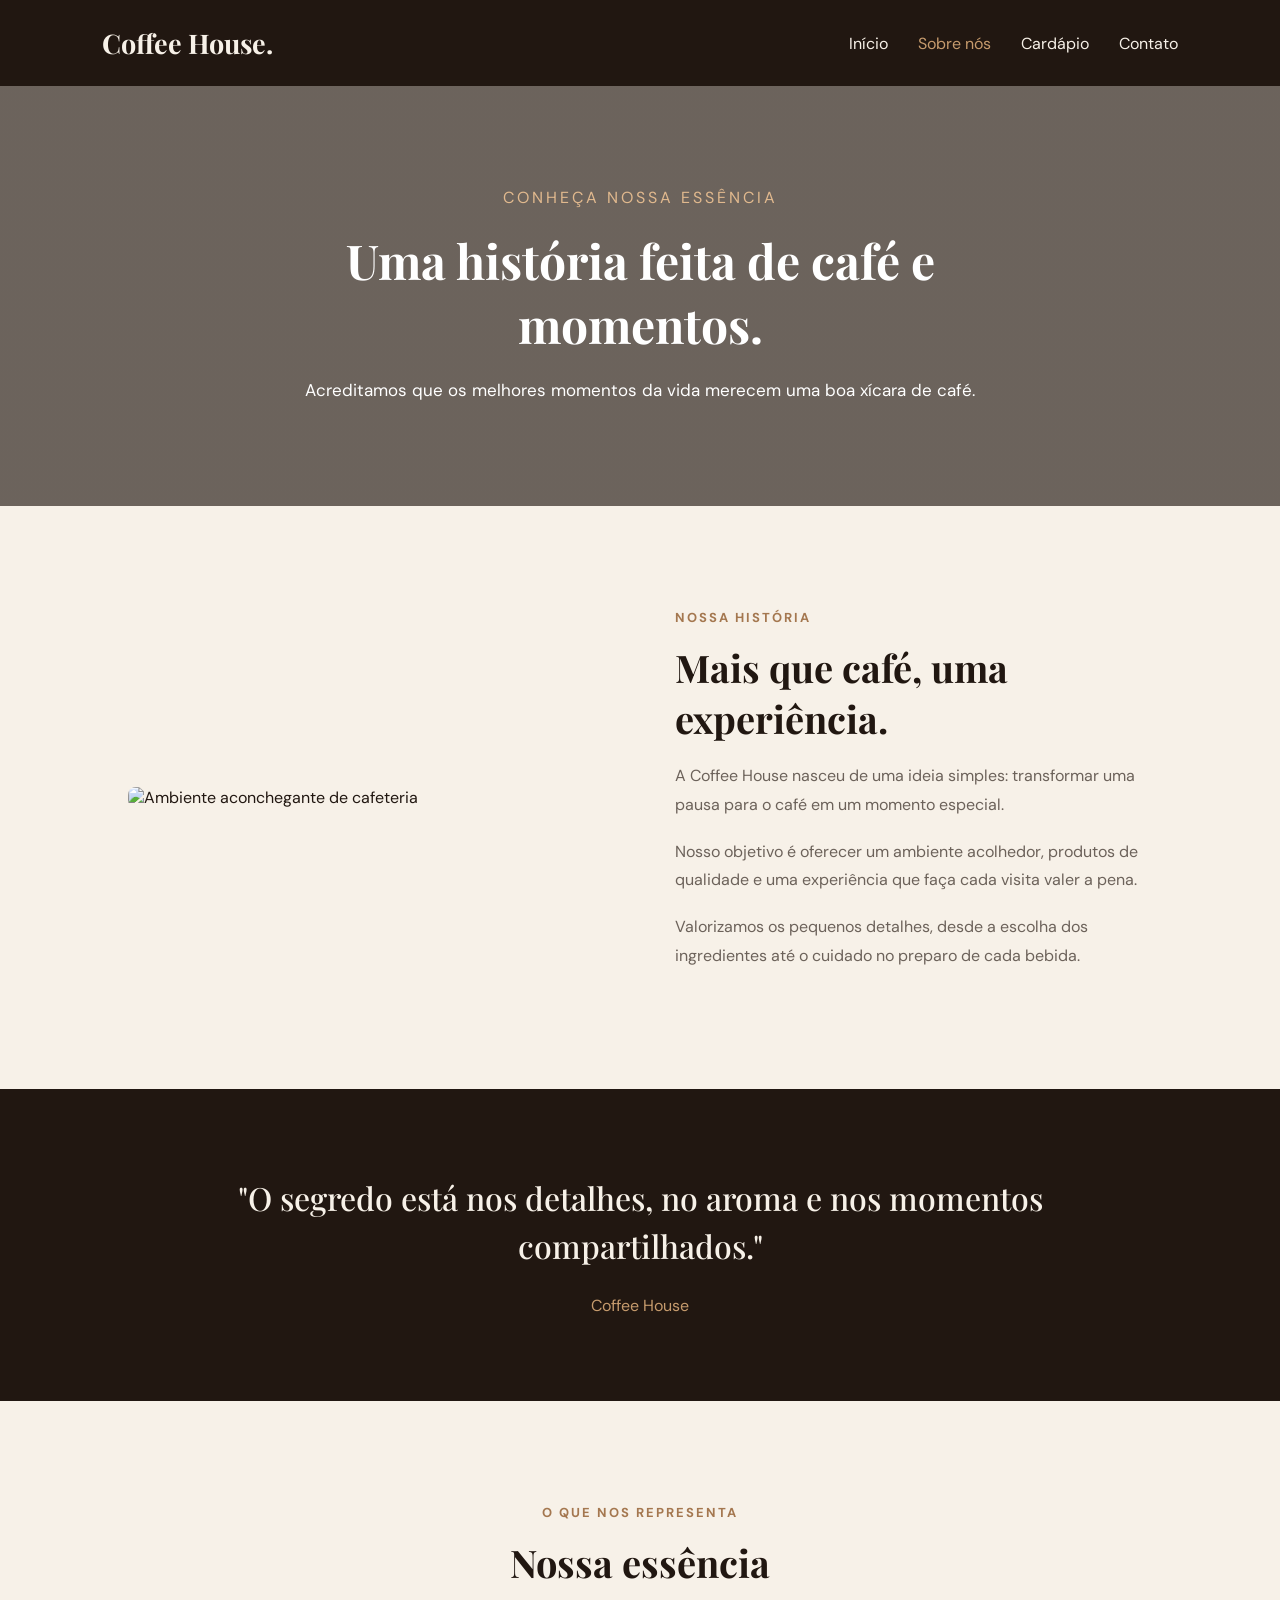
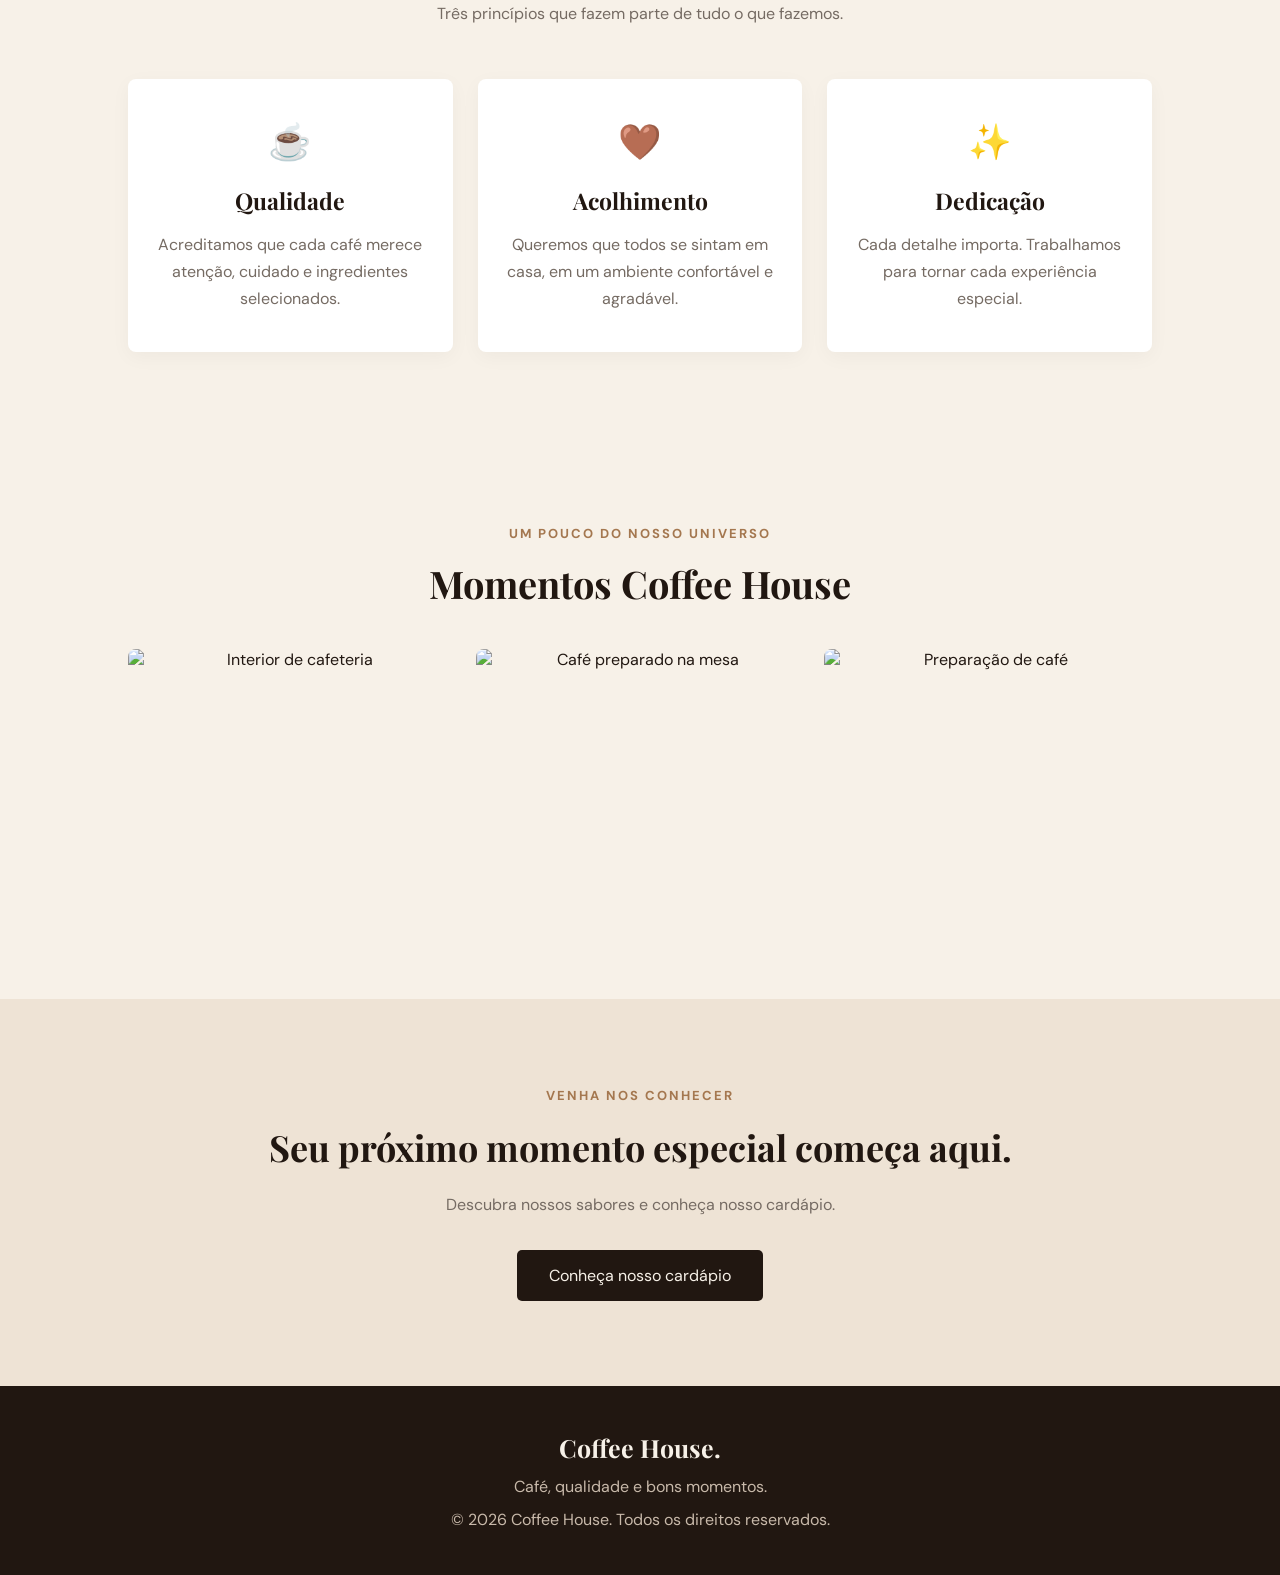
==== coffee-house-main/about.html @ 1b73cf99 "adicionando modo escuro ao site" ====
<!DOCTYPE html>
<html lang="pt-BR">

<head>
    <meta charset="UTF-8">
    <meta name="viewport" content="width=device-width, initial-scale=1.0">

    <title>Sobre Nós | Coffee House</title>

    <link rel="stylesheet" href="style-about.css">

    <link rel="preconnect" href="https://fonts.googleapis.com">
    <link rel="preconnect" href="https://fonts.gstatic.com" crossorigin>

    <link href="https://fonts.googleapis.com/css2?family=DM+Sans:wght@400;500;600;700&family=Playfair+Display:wght@500;600;700&display=swap" rel="stylesheet">

   
</head>

<body>

    <!-- CABEÇALHO -->

    <header>

        <div class="logo">Coffee House.</div>

        <nav>
            <a href="index.html">Início</a>
            <a href="about.html" class="ativo">Sobre nós</a>
            <a href="menu.html">Cardápio</a>
            <a href="contact.html">Contato</a>
        </nav>

    </header>

    <!-- BANNER -->

    <section class="banner">

        <div class="banner-conteudo">

            <span>Conheça nossa essência</span>

            <h1>Uma história feita de café e momentos.</h1>

            <p>
                Acreditamos que os melhores momentos da vida
                merecem uma boa xícara de café.
            </p>

        </div>

    </section>

    <!-- HISTÓRIA -->

    <section class="historia">

        <div class="historia-imagem">

            <img
                src="https://images.unsplash.com/photo-1493857671505-72967e2e2760?auto=format&fit=crop&w=1000&q=85"
                alt="Ambiente aconchegante de cafeteria"
            >

        </div>

        <div class="historia-texto">

            <span class="etiqueta">Nossa história</span>

            <h2 class="titulo">
                Mais que café, uma experiência.
            </h2>

            <p>
                A Coffee House nasceu de uma ideia simples:
                transformar uma pausa para o café em um momento especial.
            </p>

            <p>
                Nosso objetivo é oferecer um ambiente acolhedor,
                produtos de qualidade e uma experiência que
                faça cada visita valer a pena.
            </p>

            <p>
                Valorizamos os pequenos detalhes, desde a escolha
                dos ingredientes até o cuidado no preparo de cada bebida.
            </p>

        </div>

    </section>

    <!-- FRASE -->

    <section class="frase">

        <h2>
            "O segredo está nos detalhes,
            no aroma e nos momentos compartilhados."
        </h2>

        <span>Coffee House</span>

    </section>

    <!-- NOSSA ESSÊNCIA -->

    <section class="essencia">

        <span class="etiqueta">O que nos representa</span>

        <h2 class="titulo">Nossa essência</h2>

        <p class="descricao">
            Três princípios que fazem parte de tudo o que fazemos.
        </p>

        <div class="essencia-cards">

            <div class="card">

                <div class="icone">☕</div>

                <h3>Qualidade</h3>

                <p>
                    Acreditamos que cada café merece atenção,
                    cuidado e ingredientes selecionados.
                </p>

            </div>

            <div class="card">

                <div class="icone">🤎</div>

                <h3>Acolhimento</h3>

                <p>
                    Queremos que todos se sintam em casa,
                    em um ambiente confortável e agradável.
                </p>

            </div>

            <div class="card">

                <div class="icone">✨</div>

                <h3>Dedicação</h3>

                <p>
                    Cada detalhe importa. Trabalhamos para
                    tornar cada experiência especial.
                </p>

            </div>

        </div>

    </section>

    <!-- GALERIA -->

    <section class="galeria">

        <div class="galeria-titulo">

            <span class="etiqueta">Um pouco do nosso universo</span>

            <h2 class="titulo">Momentos Coffee House</h2>

        </div>

        <div class="galeria-imagens">

            <img
                src="https://images.unsplash.com/photo-1501339847302-ac426a4a7cbb?auto=format&fit=crop&w=900&q=85"
                alt="Interior de cafeteria"
            >

            <img
                src="https://images.unsplash.com/photo-1495474472287-4d71bcdd2085?auto=format&fit=crop&w=900&q=85"
                alt="Café preparado na mesa"
            >

            <img
                src="https://images.unsplash.com/photo-1442512595331-e89e73853f31?auto=format&fit=crop&w=900&q=85"
                alt="Preparação de café"
            >

        </div>

    </section>

    <!-- CONVITE -->

    <section class="convite">

        <span class="etiqueta">Venha nos conhecer</span>

        <h2 class="titulo">
            Seu próximo momento especial começa aqui.
        </h2>

        <p>
            Descubra nossos sabores e conheça nosso cardápio.
        </p>

        <a href="menu.html" class="botao">
            Conheça nosso cardápio
        </a>

    </section>

    <!-- RODAPÉ -->

    <footer>

        <strong>Coffee House.</strong>

        <p>
            Café, qualidade e bons momentos.
        </p>

        <p>
            © 2026 Coffee House. Todos os direitos reservados.
        </p>

    </footer>

</body>
</html>
---- coffee-house-main/style-about.css ----
/* CONFIGURAÇÕES GERAIS */

* {
    margin: 0;
    padding: 0;
    box-sizing: border-box;
}

body {
    background-color: #f7f1e8;
    color: #211711;
    font-family: 'DM Sans', sans-serif;
}

.etiqueta {
    color: #a4774f;
    font-size: 13px;
    font-weight: 700;
    text-transform: uppercase;
    letter-spacing: 2px;
}

.titulo {
    font-family: 'Playfair Display', serif;
    font-size: 38px;
    margin: 15px 0;
}

/* CABEÇALHO */

header {
    background-color: #211711;
    color: #f7f1e8;
    padding: 25px 8%;
    display: flex;
    justify-content: space-between;
    align-items: center;
}

.logo {
    font-family: 'Playfair Display', serif;
    font-size: 27px;
    font-weight: 700;
}

nav {
    display: flex;
    gap: 30px;
}

nav a {
    color: #f7f1e8;
    text-decoration: none;
    transition: 0.3s;
}

nav a:hover,
nav a.ativo {
    color: #c69b6d;
}

/* BANNER */

.banner {
    min-height: 420px;
    background:
        linear-gradient(rgba(33, 23, 17, 0.65), rgba(33, 23, 17, 0.65)),
        url('https://images.unsplash.com/photo-1442512595331-e89e73853f31?auto=format&fit=crop&w=1600&q=85') center/cover;
    display: flex;
    align-items: center;
    justify-content: center;
    text-align: center;
    padding: 40px 10%;
    color: white;
}

.banner-conteudo {
    max-width: 750px;
}

.banner-conteudo span {
    color: #e1b98e;
    text-transform: uppercase;
    letter-spacing: 3px;
}

.banner h1 {
    font-family: 'Playfair Display', serif;
    font-size: 48px;
    margin: 20px 0;
}

.banner p {
    font-size: 17px;
    line-height: 1.7;
}

/* HISTÓRIA */

.historia {
    padding: 100px 10%;
    display: flex;
    align-items: center;
    gap: 70px;
}

.historia-imagem,
.historia-texto {
    flex: 1;
}

.historia-imagem img {
    width: 100%;
    border-radius: 8px;
    display: block;
}

.historia-texto p {
    color: #6c625a;
    line-height: 1.8;
    margin: 18px 0;
}

/* FRASE */

.frase {
    background-color: #211711;
    color: #f7f1e8;
    text-align: center;
    padding: 85px 15%;
}

.frase h2 {
    font-family: 'Playfair Display', serif;
    font-size: 32px;
    font-weight: 500;
    line-height: 1.5;
}

.frase span {
    display: block;
    color: #c69b6d;
    margin-top: 25px;
}

/* ESSÊNCIA */

.essencia {
    padding: 100px 10%;
    text-align: center;
}

.descricao {
    color: #756b63;
    margin-top: 15px;
}

.essencia-cards {
    display: flex;
    gap: 25px;
    margin-top: 55px;
}

.card {
    flex: 1;
    background-color: white;
    padding: 40px 25px;
    border-radius: 8px;
    box-shadow: 0 5px 20px rgba(0, 0, 0, 0.04);
}

.icone {
    font-size: 35px;
    margin-bottom: 20px;
}

.card h3 {
    font-family: 'Playfair Display', serif;
    font-size: 23px;
    margin-bottom: 15px;
}

.card p {
    color: #756b63;
    line-height: 1.7;
}

/* GALERIA */

.galeria {
    padding: 70px 10%;
    text-align: center;
}

.galeria-imagens {
    display: flex;
    gap: 20px;
    margin-top: 40px;
}

.galeria-imagens img {
    width: 33.33%;
    height: 280px;
    object-fit: cover;
    border-radius: 8px;
}

/* CONVITE */

.convite {
    background-color: #eee3d5;
    padding: 85px 10%;
    text-align: center;
}

.convite .titulo {
    font-size: 36px;
    margin: 18px 0;
}

.convite p {
    color: #756b63;
    margin: 20px 0 30px;
    line-height: 1.8;
}

.convite .botao {
    display: inline-block;
    background-color: #211711;
    color: #f7f1e8;
    padding: 15px 32px;
    text-decoration: none;
    border-radius: 5px;
    transition: 0.3s;
}

.convite .botao:hover {
    background-color: #a4774f;
    transform: translateY(-2px);
}

/* RODAPÉ */

footer {
    background-color: #211711;
    color: #f7f1e8;
    text-align: center;
    padding: 45px 20px;
}

footer strong {
    font-family: 'Playfair Display', serif;
    font-size: 25px;
}

footer p {
    color: #c8b9aa;
    margin-top: 12px;
}

/* RESPONSIVIDADE */

@media (max-width: 768px) {

    header {
        flex-direction: column;
        gap: 20px;
    }

    nav {
        flex-wrap: wrap;
        justify-content: center;
        gap: 15px;
    }

    .banner h1 {
        font-size: 34px;
    }

    .historia {
        flex-direction: column;
        padding: 60px 7%;
    }

    .essencia-cards {
        flex-direction: column;
    }

    .galeria-imagens {
        flex-direction: column;
    }

    .galeria-imagens img {
        width: 100%;
    }

    .titulo {
        font-size: 30px;
    }

    .convite .titulo {
        font-size: 28px;
    }
}
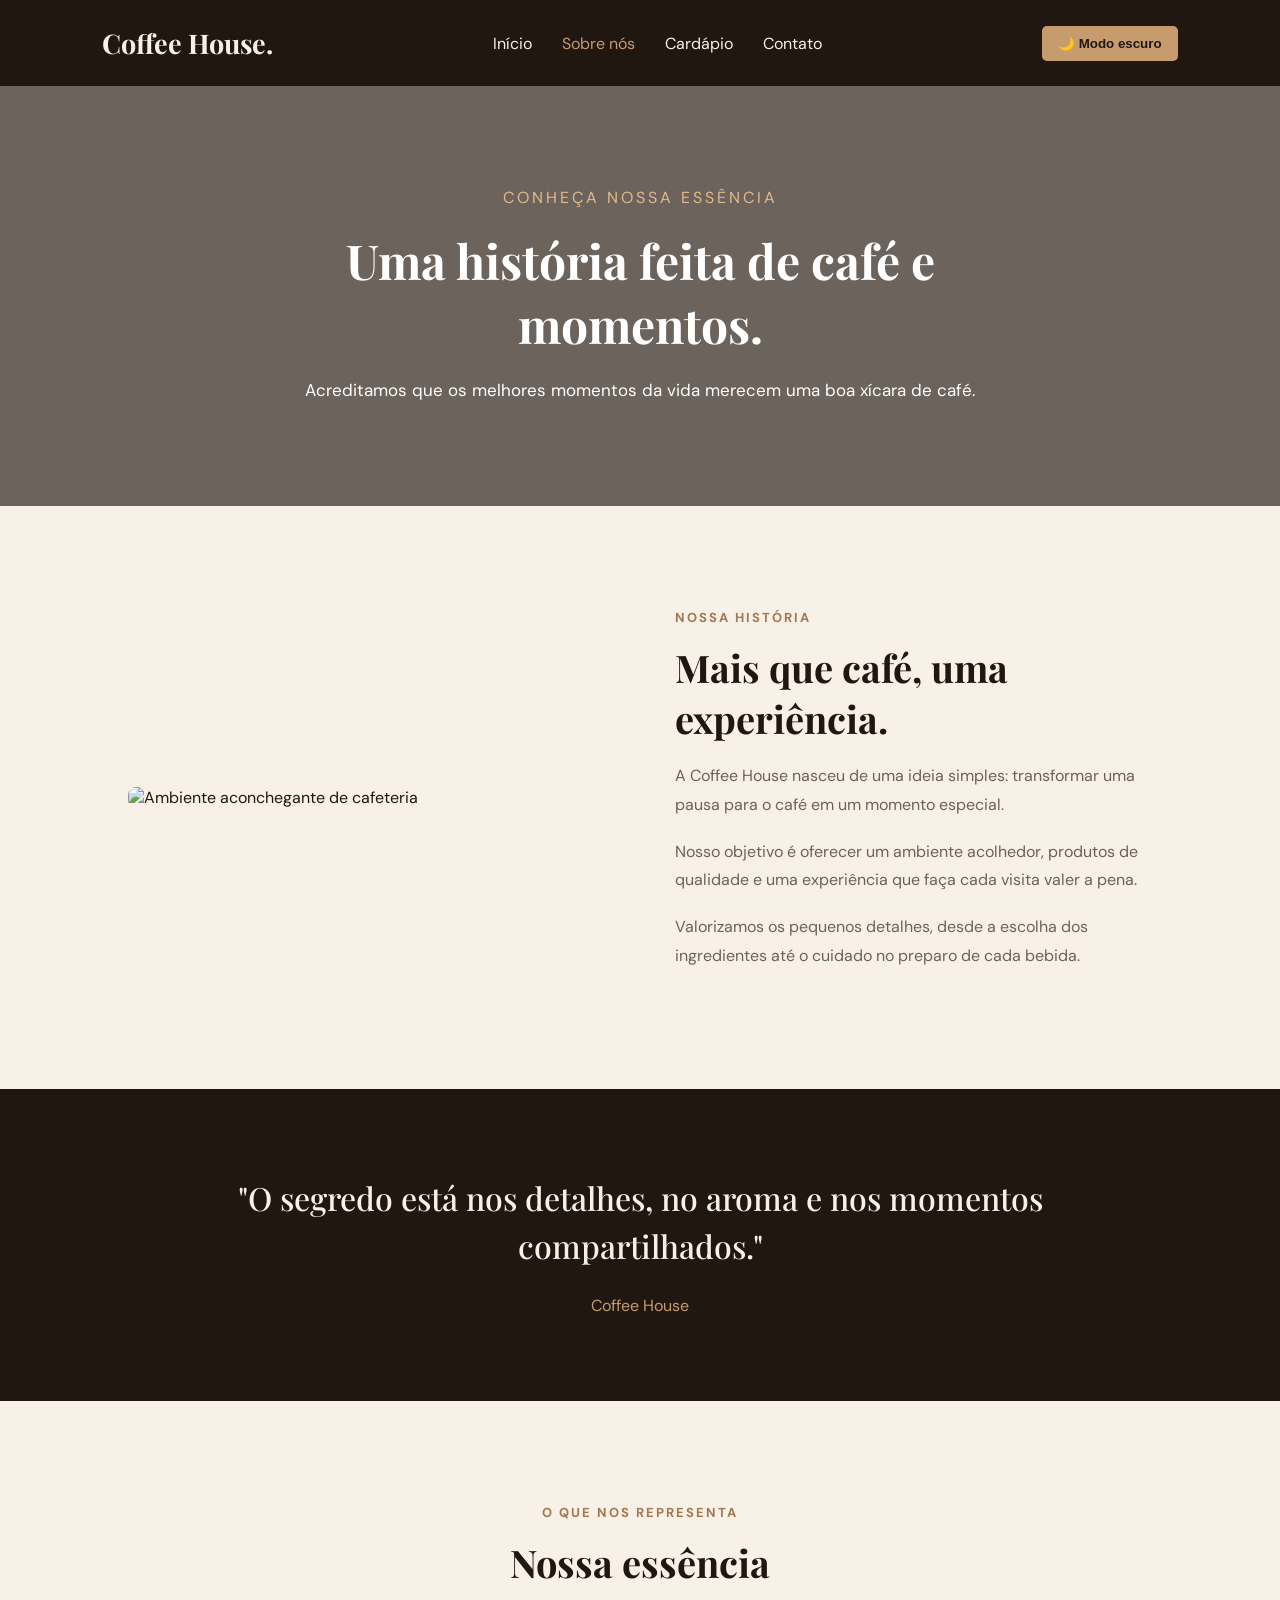
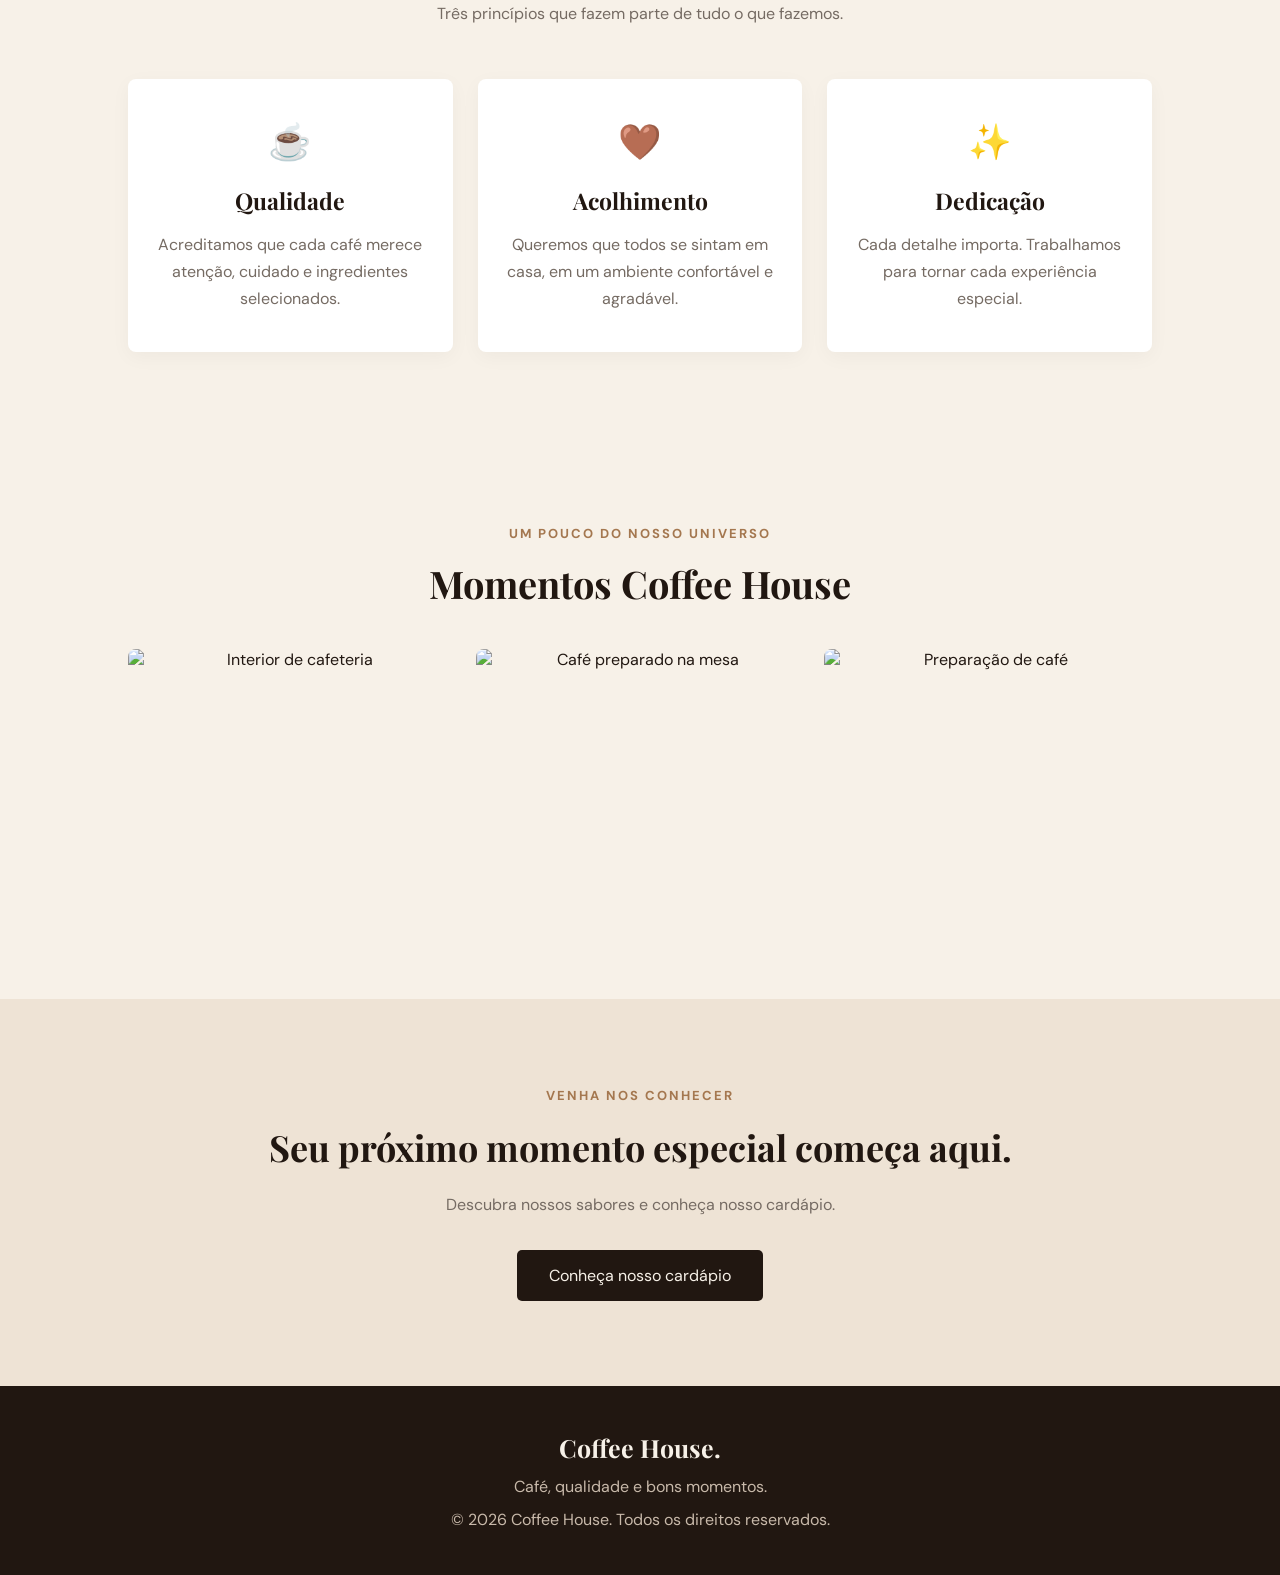
==== commit 72fe4c34: "ajustes finais" ====
--- a/coffee-house-main/about.html
+++ b/coffee-house-main/about.html
@@ -9,6 +9,7 @@
     <title>Sobre Nós | Coffee House</title>
 
     <link rel="stylesheet" href="style-about.css">
+    <script src="script.js" defer></script>
 
     <link rel="preconnect" href="https://fonts.googleapis.com">
     <link rel="preconnect" href="https://fonts.gstatic.com" crossorigin>
@@ -32,6 +33,9 @@
             <a href="menu.html">Cardápio</a>
             <a href="contact.html">Contato</a>
         </nav>
+        <button id="themeToggle" type="button">
+    🌙 Modo escuro
+</button>
 
     </header>
 
--- a/coffee-house-main/style-about.css
+++ b/coffee-house-main/style-about.css
@@ -303,3 +303,37 @@
         font-size: 28px;
     }
 }
+
+/* =================================
+   MODO ESCURO - CARDÁPIO
+================================= */
+
+body.dark-mode {
+    background-color: #1a1410;
+    color: #f7f1e8;
+}
+
+body.dark-mode section {
+    background-color: #241a14;
+    color: #f7f1e8;
+}
+
+body.dark-mode .produto {
+    background-color: #302219;
+    color: #f7f1e8;
+}
+
+body.dark-mode p {
+    color: #cbb9a7;
+}
+
+/* Botão de tema */
+#themeToggle {
+    background-color: #c69b6d;
+    color: #211711;
+    border: none;
+    padding: 10px 16px;
+    border-radius: 5px;
+    cursor: pointer;
+    font-weight: bold;
+}
